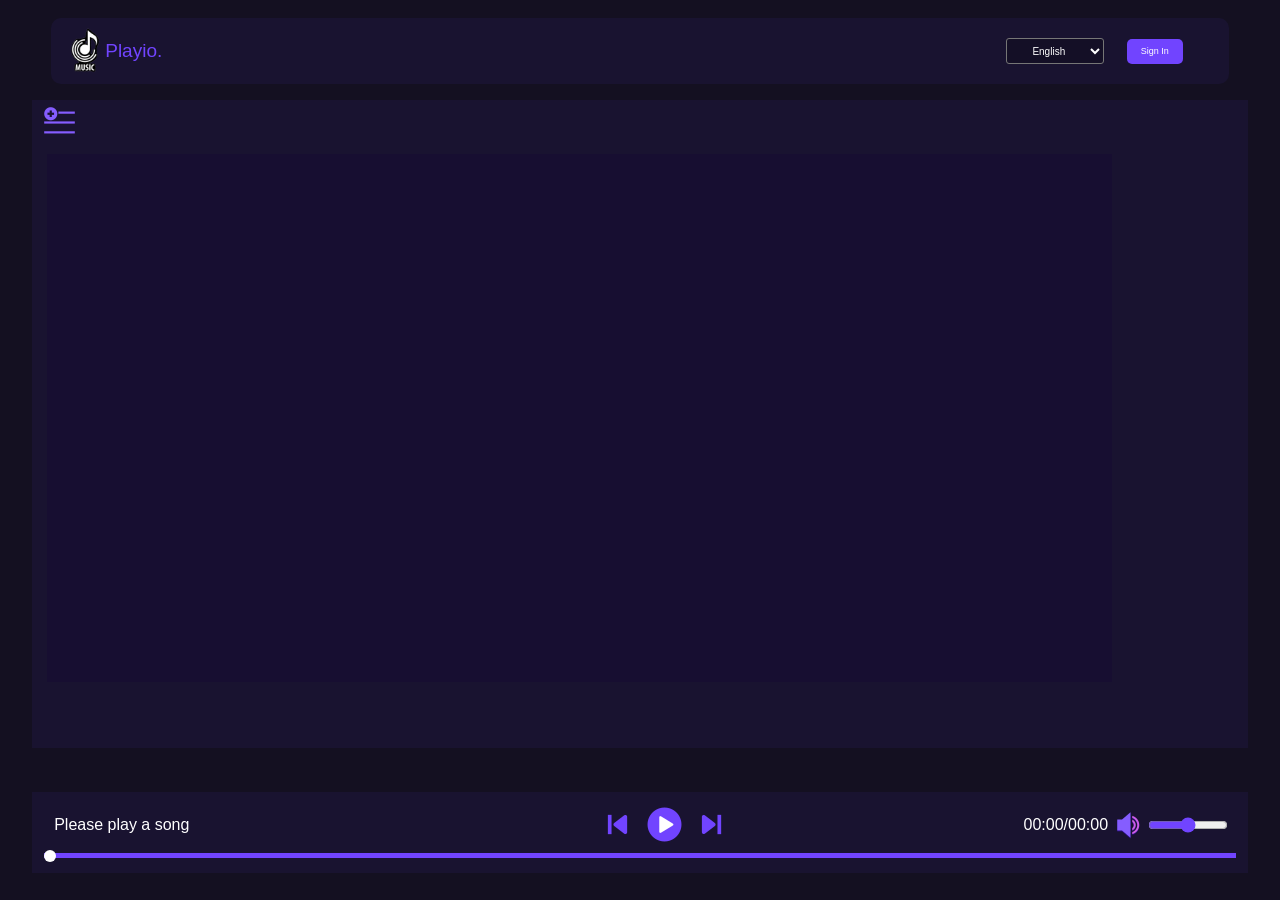
==== index.html @ ff875b36 "first commit" ====
<!DOCTYPE html>
<html lang="en">

<head>
    <meta charset="UTF-8">
    <meta name="viewport" content="width=device-width, initial-scale=1.0">
    <title>Playio - Happy Music Player</title>
    <link rel="shortcut icon" href="photos/logoedit.png
    " type="image/x-icon" style="width: 100px;">
    <link rel="stylesheet" href="style.css">
</head>

<body>
    <header>
        <div class="welcome">
            <div class="welcomeText">
                <p>Happy Music Player</p>
                <div class="logo">
                    <img src="photos/logoedit.png" alt="logo">
                    <p>Playio.</p>
                </div>
            </div>
            <div class="welcomeChild">
                <img src="photos/child.svg" alt="child">
            </div>
            <div class="welcomeImg1">
                <img src="photos/img1edit.png" alt="img1" class="img">
            </div>
            <div class="welcomeImg2">
                <img src="photos/img2edit.png" alt="img2" class="img">
            </div>
            <div class="welcomeImg3">
                <img src="photos/img3edit.png" alt="img3" class="img">
            </div>
        </div>
    </header>
    <main>
        <div class="homepage display">
            <nav class="justify-align">
                <div class="logo">
                    <img src="photos/logoedit.png" alt="logo">
                    <p>Playio.</p>
                </div>
                <div class="navChild justify-align">
                    <select class="select" name="Language" id="lang">
                        <option value="no-value">English</option>
                        <option value="hindi">हिन्दी</option>
                    </select>
                    <div class="update-username">
                        <img src="" alt="" style="width:40px;">
                        <p class="display"></p>
                        <button class="signin-btn">Sign In</button>
                    </div>
                    <div class="home-icon justify-align">
                        <span>
                            <lord-icon src="https://cdn.lordicon.com/epietrpn.json" trigger="loop">
                            </lord-icon>
                        </span>
                    </div>
                </div>
            </nav>
            <div class="sign-in-information justify-align display">
                <div class="emailGet justify-align">
                    <div class="cross">
                        <img src="photos/cross-icon.png" alt="crossimg">
                    </div>
                    <p>Log In</p>
                    <input class="username-input" name="userName" type="text" placeholder="Enter your user name">
                    <input class="email-input" name="emailIN" type="text" placeholder="Email address">
                    <input class="password-input" name="passwordIN" type="password"
                        placeholder="set password [at least 6 character]">
                    <button class="login-btn">LOGIN</button>
                </div>
            </div>
            <div class="playlist display">
                <div>
                    <div>
                        <img src="photos/playlist-icon.png" alt="playlist">
                        <h3>Playlist</h3>
                    </div>
                    <img src="photos/cross-icon.png" alt="mobile-cross" class=" mobile-cross-btn">
                </div>
                <div class="musicName">
                    Click folder to add your songs in playlist
                </div>
                <div class="myInformation justify-align">
                    <a href="https://www.instagram.com/rudrasamal_?igsh=cGhnMDNoOTdsOHhl" target="_blank">
                        <img src="photos/instagram.png" alt="instagram">
                    </a>
                    <a href="https://www.facebook.com/samalrudra.rudra?mibextid=ZbWKwL" target="_blank">
                        <img src="photos/facebook.png" alt="facebook">
                    </a>
                    <a href="https://www.linkedin.com/in/happy-samal-6215972a4?utm_source=share&utm_campaign=share_via&utm_content=profile&utm_medium=android_app"
                        target="_blank">
                        <img src="photos/linkedin.png" alt="linkedin">
                    </a>
                    <p>&copy;2024-2025</p>
                    <p>playio.&reg;</p>
                </div>
            </div>
            <div class="musicSection extended">
                <img src="photos/add-playlist-icon.png" alt="addplaylist" class="backPlaylist-btn">
                <div class="musicFolders">
                </div>
            </div>
            <div class="songbar extended justify-align">
                <div class="first">
                    <div class="songInfo">
                        <p>Please play a song</p>
                    </div>
                    <div class="songButtons justify-align">
                        <img src="photos/previous-icon.png" alt="previous" id="previous-btn">
                        <img src="photos/play-icon.png" alt="play" id="play-btn">
                        <img src="photos/next-icon.png" alt="next" id="next-btn">
                    </div>
                    <div class="timeVol justify-align">
                        <p>00:00/00:00</p>
                        <img src="photos/volume-icon.png" alt="volume" class="volume-icon">
                        <input type="range" name="volume" id="volumeRange">
                    </div>
                </div>
                <div class="seekbar">
                    <div class="seekPointer"></div>
                </div>
            </div>
        </div>
    </main>
    <script src="script.js"></script>
    <script src="https://cdn.lordicon.com/lordicon.js"></script>
</body>

</html>
---- style.css ----
@import url('https://fonts.googleapis.com/css2?family=Poppins:wght@700&display=swap');
*{
    margin: 0;
    padding: 0;
    font-family: sans-serif;
    cursor: url('photos/cursor.png'),auto;
}
.justify-align{
    display: flex;
    justify-content: center;
    align-items: center;
}
.display{
    display: none;
}
/* welcome section */
.welcome{
    background-color: #170e31;
    position: relative;
    height: 100vh;
    width: 100vw;
    animation: anime 2s;
} 
@keyframes anime {
   from{
    background-color: #170e31;
   }
   to{
    background-color: #0A0713;
   }
}
.welcomeText{
    position: absolute;
    top: 25vh;
    left:5vw;
}
.welcomeText> :nth-child(1){
    color: #FFFFFF;
    font-size: 36px;
    margin-bottom: 8px;
}
.welcomeChild{
    position: absolute;
    width: 50px;
    bottom:3vh;
    left:6vw;
}
.welcomeImg1{
    position: absolute;
    bottom: 8vh;
    left: 35vw;
}
.welcomeImg2{
    position: absolute;
    top: 7vh;
    right: 27.5vw;
}
.welcomeImg3{
    position: absolute;
    bottom: 8vh;
    right: 6.5vw;
} 
.img{
    height: 550px;
}
/* logo section */
.logo{
    display: flex;
    align-items: center;
}
.logo>img{
    width: 70px;
}
.logo > :nth-child(2){
    position: relative;
    left: -12px;
    font-size: 28px;
    color: #7144FF;
}

/* home page section */
.homepage{
    background-color: #141021;
    height: 100vh;
    width: 100vw;
    color: white;
    position: relative;
}
.homepageDisplay{
    display: flex;
    justify-content: center;
    gap: 20px;
}
.home-icon span lord-icon{
    width: 38px;
    height: 38px;
}


/* nav section  */
.homepage nav {
    width: 92vw;
    justify-content: space-between;
    background-color: #191330;
    position: absolute;
    top: 2vh;
    border-radius: 10px;
}
.navChild{
    gap: 23px;
    position: relative;
    right: 23px;
}
.select {
    width: 110px;
    height: 30px;
    background-color: rgba(0, 0, 0, 0.2);
    color: white;
    border-radius: 3px;
    text-align: center;
    font-size: 14px;
}

.select option {
    color: white;
    background-color: black;
    border: none;
}
.update-username{
    display: flex;
    flex-direction: column;
    justify-content: center;
    align-items: center;
}

.signin-btn {
    background-color: #7144FF;
    border-radius: 5px;
    width: 68px;
    height: 31px;
    color: white;
    border: none;
    font-size: 13px;
    cursor: pointer;
}
.signin-btn:hover{
    background-color:#3e1db8 ;
    font-size: 14px;
}
/* sign in section */
.sign-in-information{
  height: 80vh;
  width: 100vw;
  position: absolute;
  top: 100px;
}
.emailGet{
    height: 70vh;
    width: 22vw;
    background-color: white;
    flex-direction: column;
    position: relative;
    gap: 40px;
    color:#7B57E4;
    border-radius: 4px;
    position: absolute;
    z-index: 10;
}
.emailGet > :nth-child(2){
    font-size: 24px;
    font-weight: bold;
}
.cross{
    position: absolute;
    top: 5px;
    right: 5px;
}
.cross img{
    cursor: pointer;
}
.username-input , .email-input , .password-input{
    width: 80%;
    height: 7%;
    background-color: rgba(172, 172, 172, 0);
    border: 1px solid #d5d5d5;
    border-radius: 4px;
    border-bottom: 2px solid black;
    

}
.login-btn{
    width: 70%;
    height: 6%;
    border: none;
    border-radius: 10px;
    background-color: #bdadff;
    color:#141021;
    font-weight: bold;
    
}
.username-input , .email-input , .password-input::placeholder {
    padding-left: 10px ;
    color: black;
}

/* left playlist section */
.playlist{
    height: 81vh;
    width: 25vw;
    background-color: #191330;
    margin-top: 100px;
    padding: 10px 0px 0px 10px;
}
.playlist> :nth-child(1){
    display: flex;
    align-items: center;
    justify-content: space-between;
    padding: 0px 10px;
}
.playlist> :nth-child(1) div{
    display: flex;
    align-items: center;
    gap: 7px;
}
.playlist .mobile-cross-btn{
    cursor: pointer;
}
.myInformation{
    gap: 15px;
    margin-top: 8px;
    font-size: 12px;
}
.myInformation img{
    width: 18px;
}
.myInformation a{
    cursor: pointer;
}
.musicName{
    height: 85%;
    width: 95%;
    margin-top: 10px;
    padding: 10px 0px 0px 10px;
    background-color:#170e31;
    overflow-y: scroll;
    scrollbar-color: #27175a #160e2d;
    display: flex;
    flex-direction: column;
    gap: 10px;
}
.songNameDiv{
    min-height: 8%;
    display: flex;
    align-items: center;
    gap: 5px;
    border: 2px solid #332757 ;
    padding-left: 8px;
    font-size: 12px;
    cursor: pointer;
}
.songNameDiv img{
    width: 23px;
    cursor: pointer;
}
.songNameDiv p{
    cursor: pointer;
}
.songNameDiv:hover{
    border: 2px solid #8167cf ;
    cursor: pointer;
}
.songPara{
    width:63%;
    white-space: nowrap;
    overflow: hidden;
    text-overflow: ellipsis;
}

/* right music section */
.musicSection{
    height: 72vh;
    width: 70vw;
    background-color: #191330;
    margin-top: 100px;
    /* transition: all 1s; */
}

.backPlaylist-btn{
    cursor: pointer;
    margin: 5px 0 10px 10px;
}
.musicFolders{
    height: 83%;
    max-height: 84%;
    width: 96%;
    background-color:#170e31;
    margin-left:15px;
    padding: 1%;
    display: flex;
    flex-wrap:wrap;
    gap: 12px;
    scroll-behavior: smooth;
    overflow-y: scroll;
    scrollbar-color: #27175a #160e2d;
}
/* folders in right music section */
.folder{
    height: 210px;
    width: 130px;
    background-color: #27175a;
    padding: 12px 10px 1px 10px;
    display: flex;
    flex-direction: column;
    gap: 10px;
    position: relative;
    border:2px solid #302065;
    cursor: pointer;
}
.folder img{
    cursor: pointer;
}
.folder> :nth-child(3){
    font-size: 15px;
    cursor: pointer;
}
.folder > :nth-child(4){
    font-size: 11px;
    cursor: pointer;
}
.folder .circle{
    width: 45px;
    position: absolute;
    right: 15px;
    bottom: 49px;
    opacity: 0;
    transition: all 0.3s ease-out;
    cursor: pointer;
}
.folder:hover > .circle{
    bottom: 100px;
    opacity: 1;
}
.folder:hover{
    background-color: #302065;
    border:2px solid #8167cf;
}


/* song bar footer section */
.songbar{
    height: 9vh;
    background-color: #191330;
    width: 70vw;
    position: absolute;
    bottom:27px;
    flex-direction: column;
    gap: 11px;
}
.right{
    right: 23px;
}
.extended{
    width:95vw ;
}
.first{
    width: 98%;
    display: flex;
    justify-content: space-between;
    align-items: center;
}
.songInfo p{
    color: white;
    width: 250px;
    white-space: nowrap;
    overflow: hidden;
    text-overflow: ellipsis;
    padding-left: 10px;
}

.songButtons{
    gap: 18px;
}
.playImg , #previous-btn, #play-btn, #next-btn{
    cursor: pointer;
}
.timeVol{
    width: 200px;
    color: white;
    padding-right: 10px;
    gap: 5px;
}
.timeVol img{
    cursor: pointer;
}
.timeVol #volumeRange{
    width: 80px;
    accent-color: #7144FF;
    cursor: pointer;
}
.seekbar{
    width: 98%;
    height: 5px;
    background-color:#7144FF;
    display: flex;
    align-items: center;
    cursor: pointer;
}
.seekPointer{
    width: 12px;
    height: 12px;
    border-radius: 50%;
    background-color: white;
    position: relative;
    left: 0%;
    transition: left 0.5s ease-out;
    cursor: pointer;
}

/* end when click home icon  */
.happy{
    background: url(photos/child.svg) no-repeat #170e31;
    background-image: center;
    background-position-x: center;
    background-position-y: center;
    height: 100vh;
    width: 100vw;
    position: relative;
    display: flex;
    justify-content: center;
    align-items: center;
}
.happy h1{
    position: absolute;
    top: 69vh;
    color: #E5D4ED;
    text-shadow: 1px 1px 2px red, 0 0 1em blue, 0 0 0.2em blue;
}




/* Responsive ---> */

/* for pad or tablet */
@media screen and (max-width: 1300px){
    .right{
        right: 43px;
    }
    .musicFolders {
        height: 56vh;
        max-height: 56vh;
        width: 81vw;
        gap: 27px;
        display: flex;
        justify-content: unset;
        align-items: unset;
        padding-left: 16px;
    }
    .folder {
        height: 359px;
        width: 264px;
        margin-top: 12px;
    }
    .select {
        width: 98px;
        height: 26px;
        font-size: 10px;
    }
    .signin-btn {
        width: 56px;
        height: 25px;
        font-size: 9px;
    }
    .logo > :nth-child(2) {
        font-size: 19px;
    }
    .logo>img {
        width: 66px;
    }
    .emailGet {
        position: absolute;
        z-index: 110;
        height: 67vh;
        width: 73vw;
        top: 0;
    }
}


/* for iphone 12 or more */
@media screen and (max-width: 700px){
    .right {
        right: 23px;
    }
    .welcomeText{
        display: none;
    }
    .welcomeText> :nth-child(1){
        display: none;
    }
    .welcomeChild{
        display: none;
    }
    .welcomeImg2{
        display: none;
    }
    .welcomeImg3{
        display: none;
    }
    .welcomeImg1{
        position: unset;
    }
    .img {
        height: 100vh;
        position: absolute;
        width: 100vw;
    }
    .homepage nav{
        height: 63px
    }
    .logo>img {
        width: 49px;
    }
    .logo > :nth-child(2) {
        font-size: 17px;
        left: -7px;
    }
    
    .navChild {
        gap: 10px;
        right: 15px;
    }
    .select {
        width: 60px;
        height: 21px;
        font-size: 7px;
    }
    .signin-btn {
        width: 46px;
        height: 21px;
        font-size: 8px;
    }

    .signin-btn:hover{
        background-color:#3e1db8 ;
        font-size: 8px;
    }
    .home-icon span lord-icon{
        width: 26px;
        height: 26px;
    }
    .extended {
        width: 89vw;
    }
    .playlist {
        position: absolute;
        z-index: 100;
        height: 64vh;
        width: 87vw;
        margin-top: 95px;
    }
    .myInformation {
        margin-top: 10px;
    }
    .emailGet{
        position: absolute;
        z-index: 110;
        height: 65vh;
        width: 87vw;
        top: 0;
    }
    .musicSection {
        height: 66vh;
        width: 89vw;
        margin-top: 95px;
    }
    .backPlaylist-btn {
        width: 25px;
        margin: 7px 0 10px 10px;
    }
    .musicFolders {
        height: 56vh;
        max-height: 56vh;
        width: 81vw;
        gap: 14px;
        display: flex;
        justify-content: center;
        align-items: center;
        padding: 0;
        margin-left: 15px;
    }
    .folder {
        height: 314px;
        width: 226px;
        margin-top: 10px;
    }
    .folder:hover > .circle{
        bottom: 100px;
        opacity: 1;
    }
    .songbar {
        height: 149px;
        gap: 19px;
        width: 89vw;
    }
    .first {
        flex-direction: column;
        gap: 18px;
        justify-content: center;
    }
    .songInfo p {
        width: 150px;
        padding-left: 31px;
        font-size: 12px;
    }
    .songButtons{
        gap: 14px;
    }
    .songbar img{
        width: 27px;
    }
    .timeVol{
        gap: 10px;
        width: 150px;
        padding-right: 5px;
    }
    .timeVol #volumeRange{
        width: 50px;
    }
    .seekbar{
        width: 95%;
    }
    .cross img{
        width: 24px;
    }
    .playlist> :nth-child(1) div img {
        width: 20px;
    }
    .playlist .mobile-cross-btn {
        width: 20px;
    }
}
/* for our mobiles  */
@media screen and (max-width: 388px ){
    .logo>img {
        width: 42px;
    }
    .signin-btn {
        width: 43px;
        height: 20px;
        font-size: 8px;
    }
    .select {
        width: 58px;
        height: 20px;
        font-size: 7px;
    }
    .songbar {
        height: 145px;
        gap: 19px;
        width: 89vw;
        bottom: 10px;
    }
    .musicSection {
        height: 62vh;
        width: 89vw;
        margin-top: 95px;
    }
    .musicFolders {
        height: 48vh;
        max-height: 48vh;
        width: 81vw;
        gap: 14px;
        display: flex;
        justify-content: center;
        align-items: center;
    }
    .folder {
        height: 282px;
        width: 186px;
        margin-top: 10px;
    }
    .playlist {
        position: absolute;
        z-index: 100;
        height: 57vh;
        width: 87vw;
        margin-top: 95px;
    }
    .playlist> :nth-child(1) div img {
        width: 20px;
    }
    .playlist> :nth-child(1) div  h3{
        font-size: 12px;
    }
    .playlist .mobile-cross-btn {
        width: 20px;
    }
    .myInformation {
        margin-top: 6px;
    }
    .songbar img {
        width: 20px;
    }
    .first {
        flex-direction: column;
        gap: 12px;
        justify-content: center;
    }
    .songbar {
        height: 118px;
        gap: 8px;
        width: 89vw;
        bottom: 10px;
    }
    .playlist {
        position: absolute;
        z-index: 100;
        height: 62vh;
        width: 87vw;
        margin-top: 94px;
    }
    .musicName {
        height: 81%;
    }
    .backPlaylist-btn {
        width: 25px;
        margin: 7px 0 10px 10px;
    }
    .emailGet {
        position: absolute;
        z-index: 110;
        height: 62vh;
        width: 88vw;
        top: -4px;
    }
    .cross img{
        width: 24px;
    }
}
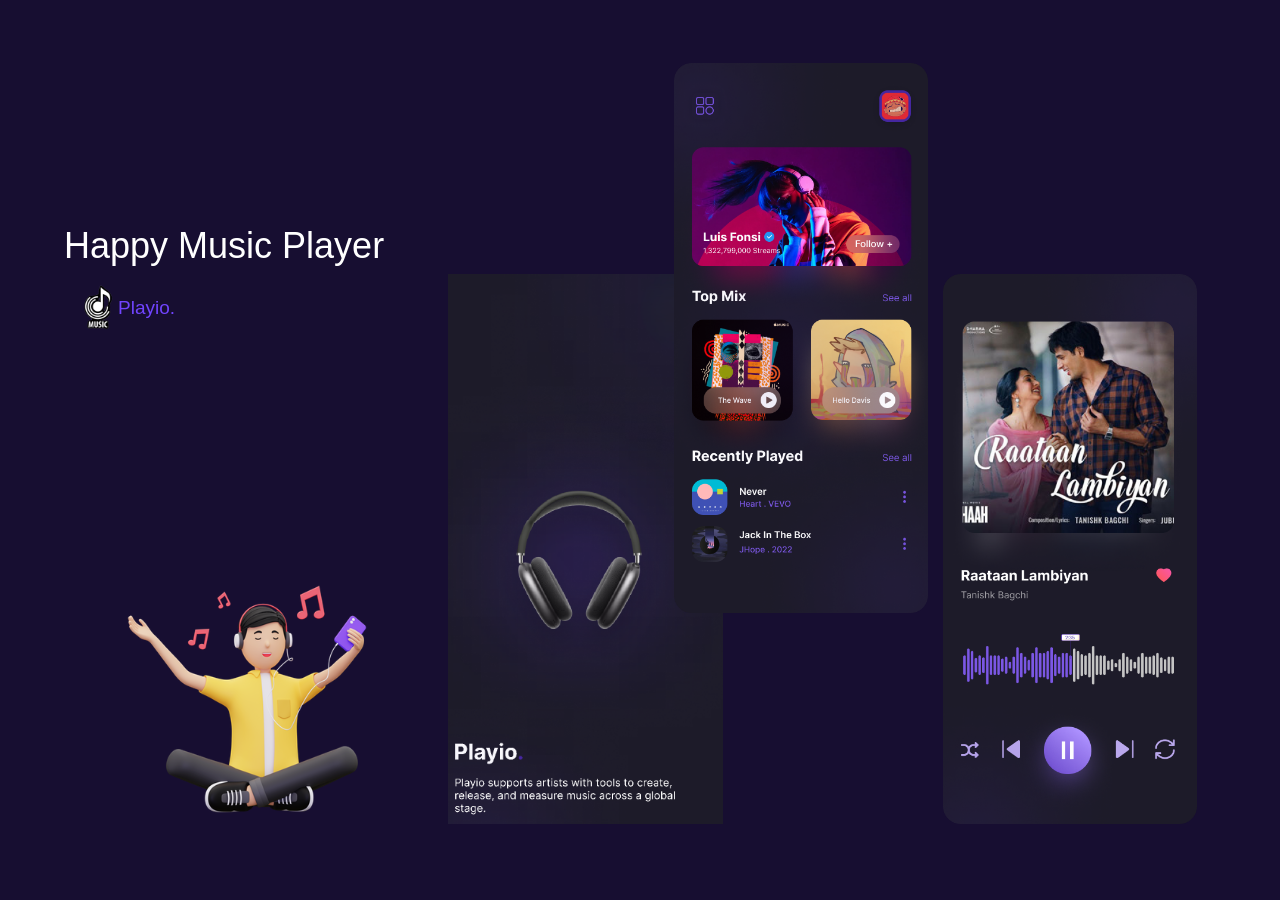
==== commit 220aa26f: "change js" ====
--- a/index.html
+++ b/index.html
@@ -5,9 +5,9 @@
     <meta charset="UTF-8">
     <meta name="viewport" content="width=device-width, initial-scale=1.0">
     <title>Playio - Happy Music Player</title>
-    <link rel="shortcut icon" href="photos/logoedit.png
+    <link rel="shortcut icon" href="/photos/logoedit.png
     " type="image/x-icon" style="width: 100px;">
-    <link rel="stylesheet" href="style.css">
+    <link rel="stylesheet" href="/style.css">
 </head>
 
 <body>
@@ -16,21 +16,21 @@
             <div class="welcomeText">
                 <p>Happy Music Player</p>
                 <div class="logo">
-                    <img src="photos/logoedit.png" alt="logo">
+                    <img src="/photos/logoedit.png" alt="logo">
                     <p>Playio.</p>
                 </div>
             </div>
             <div class="welcomeChild">
-                <img src="photos/child.svg" alt="child">
+                <img src="/photos/child.svg" alt="child">
             </div>
             <div class="welcomeImg1">
-                <img src="photos/img1edit.png" alt="img1" class="img">
+                <img src="/photos/img1edit.png" alt="img1" class="img">
             </div>
             <div class="welcomeImg2">
-                <img src="photos/img2edit.png" alt="img2" class="img">
+                <img src="/photos/img2edit.png" alt="img2" class="img">
             </div>
             <div class="welcomeImg3">
-                <img src="photos/img3edit.png" alt="img3" class="img">
+                <img src="/photos/img3edit.png" alt="img3" class="img">
             </div>
         </div>
     </header>
@@ -38,7 +38,7 @@
         <div class="homepage display">
             <nav class="justify-align">
                 <div class="logo">
-                    <img src="photos/logoedit.png" alt="logo">
+                    <img src="/photos/logoedit.png" alt="logo">
                     <p>Playio.</p>
                 </div>
                 <div class="navChild justify-align">
@@ -62,7 +62,7 @@
             <div class="sign-in-information justify-align display">
                 <div class="emailGet justify-align">
                     <div class="cross">
-                        <img src="photos/cross-icon.png" alt="crossimg">
+                        <img src="/photos/cross-icon.png" alt="crossimg">
                     </div>
                     <p>Log In</p>
                     <input class="username-input" name="userName" type="text" placeholder="Enter your user name">
@@ -75,31 +75,31 @@
             <div class="playlist display">
                 <div>
                     <div>
-                        <img src="photos/playlist-icon.png" alt="playlist">
+                        <img src="/photos/playlist-icon.png" alt="playlist">
                         <h3>Playlist</h3>
                     </div>
-                    <img src="photos/cross-icon.png" alt="mobile-cross" class=" mobile-cross-btn">
+                    <img src="/photos/cross-icon.png" alt="mobile-cross" class=" mobile-cross-btn">
                 </div>
                 <div class="musicName">
                     Click folder to add your songs in playlist
                 </div>
                 <div class="myInformation justify-align">
                     <a href="https://www.instagram.com/rudrasamal_?igsh=cGhnMDNoOTdsOHhl" target="_blank">
-                        <img src="photos/instagram.png" alt="instagram">
+                        <img src="/photos/instagram.png" alt="instagram">
                     </a>
                     <a href="https://www.facebook.com/samalrudra.rudra?mibextid=ZbWKwL" target="_blank">
-                        <img src="photos/facebook.png" alt="facebook">
+                        <img src="/photos/facebook.png" alt="facebook">
                     </a>
                     <a href="https://www.linkedin.com/in/happy-samal-6215972a4?utm_source=share&utm_campaign=share_via&utm_content=profile&utm_medium=android_app"
                         target="_blank">
-                        <img src="photos/linkedin.png" alt="linkedin">
+                        <img src="/photos/linkedin.png" alt="linkedin">
                     </a>
                     <p>&copy;2024-2025</p>
                     <p>playio.&reg;</p>
                 </div>
             </div>
             <div class="musicSection extended">
-                <img src="photos/add-playlist-icon.png" alt="addplaylist" class="backPlaylist-btn">
+                <img src="/photos/add-playlist-icon.png" alt="addplaylist" class="backPlaylist-btn">
                 <div class="musicFolders">
                 </div>
             </div>
@@ -109,13 +109,13 @@
                         <p>Please play a song</p>
                     </div>
                     <div class="songButtons justify-align">
-                        <img src="photos/previous-icon.png" alt="previous" id="previous-btn">
-                        <img src="photos/play-icon.png" alt="play" id="play-btn">
-                        <img src="photos/next-icon.png" alt="next" id="next-btn">
+                        <img src="/photos/previous-icon.png" alt="previous" id="previous-btn">
+                        <img src="/photos/play-icon.png" alt="play" id="play-btn">
+                        <img src="/photos/next-icon.png" alt="next" id="next-btn">
                     </div>
                     <div class="timeVol justify-align">
                         <p>00:00/00:00</p>
-                        <img src="photos/volume-icon.png" alt="volume" class="volume-icon">
+                        <img src="/photos/volume-icon.png" alt="volume" class="volume-icon">
                         <input type="range" name="volume" id="volumeRange">
                     </div>
                 </div>
@@ -125,7 +125,7 @@
             </div>
         </div>
     </main>
-    <script src="script.js"></script>
+    <script src="/js/script.js"></script>
     <script src="https://cdn.lordicon.com/lordicon.js"></script>
 </body>
 
--- a/style.css
+++ b/style.css
@@ -3,7 +3,7 @@
     margin: 0;
     padding: 0;
     font-family: sans-serif;
-    cursor: url('photos/cursor.png'),auto;
+    cursor: url('/photos/cursor.png'),auto;
 }
 .justify-align{
     display: flex;
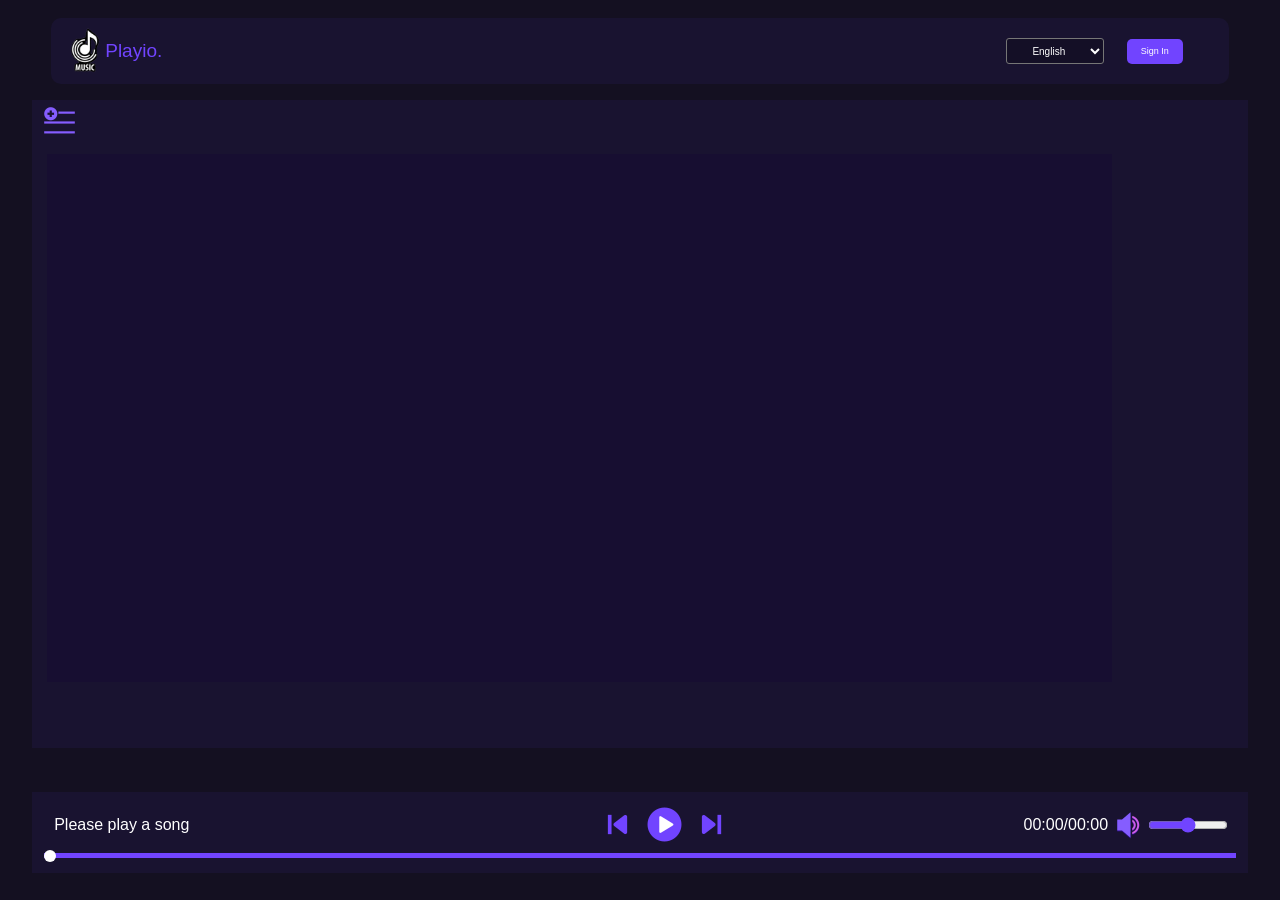
==== commit d3e0ef08: "change" ====
--- a/index.html
+++ b/index.html
@@ -7,7 +7,7 @@
     <title>Playio - Happy Music Player</title>
     <link rel="shortcut icon" href="/photos/logoedit.png
     " type="image/x-icon" style="width: 100px;">
-    <link rel="stylesheet" href="/style.css">
+    <link rel="stylesheet" href="style.css">
 </head>
 
 <body>
@@ -125,7 +125,7 @@
             </div>
         </div>
     </main>
-    <script src="/js/script.js"></script>
+    <script src="script.js"></script>
     <script src="https://cdn.lordicon.com/lordicon.js"></script>
 </body>
 
